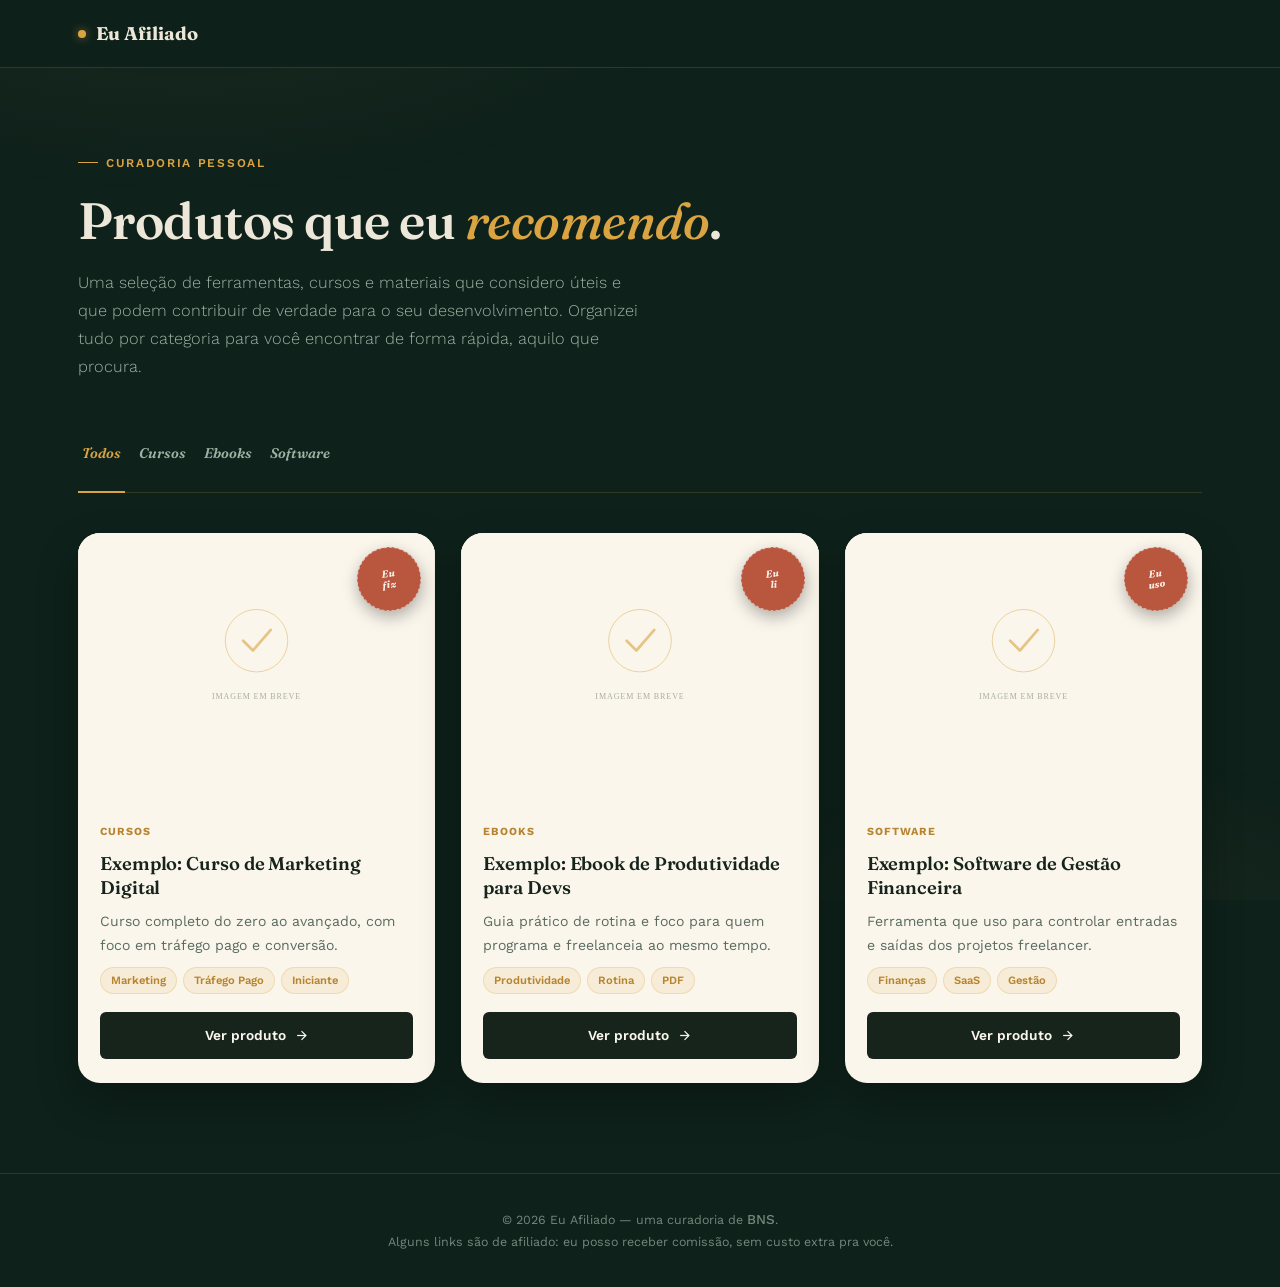
==== eu-afiliado/index.html @ b9a9d1c4 "Criação da página Eu Afiliado, e ajustes dos arquivos do portfolio" ====
<!DOCTYPE html>
<html lang="pt-BR">
<head>
  <meta charset="UTF-8" />
  <meta name="viewport" content="width=device-width, initial-scale=1.0" />

  <title>Eu Afiliado | Produtos que eu uso e recomendo — Bruno Souza</title>
  <meta name="description" content="Seleção pessoal de cursos, ebooks e ferramentas que eu realmente uso e recomendo. Sem enrolação, sem indicação genérica." />
  <meta name="robots" content="index, follow" />

  <!-- Open Graph -->
  <meta property="og:title"       content="Eu Afiliado | Recomendações pessoais do Bruno Souza" />
  <meta property="og:description" content="Produtos digitais que eu testei e recomendo de verdade." />
  <meta property="og:type"        content="website" />

  <link rel="icon" type="image/png" href="../images/logo-bns.png" />

  <link rel="preconnect" href="https://fonts.googleapis.com" />
  <link rel="preconnect" href="https://fonts.gstatic.com" crossorigin />
  <link href="https://fonts.googleapis.com/css2?family=Fraunces:ital,wght@0,500;0,600;0,700;1,500;1,600&family=Work+Sans:wght@300;400;500;600;700&display=swap" rel="stylesheet" />

  <link rel="stylesheet" href="css/style.css" />

  <script async src="https://www.googletagmanager.com/gtag/js?id=AW-CONVERSION_ID"></script>
  <script>
    window.dataLayer = window.dataLayer || [];
    function gtag(){dataLayer.push(arguments);}
    gtag('js', new Date());
    gtag('config', 'AW-CONVERSION_ID');
  </script>
</head>

<body>

  <header class="ea-header">
    <div class="container ea-header-grid">
      <a href="index.html" class="ea-brand" aria-label="Eu Afiliado — Início"><span class="dot"></span> Eu Afiliado</a>
    </div>
  </header>

  <main>
    <section class="ea-hero">
      <div class="container">
        <span class="ea-eyebrow">Curadoria pessoal</span>
        <h1>Produtos que eu <em>recomendo</em>.</h1>
        <p>Uma seleção de ferramentas, cursos e materiais que considero úteis e que podem contribuir de verdade para o seu desenvolvimento. Organizei tudo por categoria para você encontrar de forma rápida, aquilo que procura.</p>
      </div>
    </section>

    <section class="ea-shelf">
      <div class="container">
        <div class="ea-filters" id="ea-filters" role="tablist" aria-label="Filtrar produtos"></div>
        <div class="ea-grid" id="ea-grid">
          <p class="ea-state-msg">Carregando produtos…</p>
        </div>
      </div>
    </section>
  </main>

  <footer class="ea-footer">
    <div class="container">
      <p>© <span id="ea-year"></span> Eu Afiliado — uma curadoria de <a href="../" class="ea-back">BNS</a>. <br>Alguns links são de afiliado: eu posso receber comissão, sem custo extra pra você.</p>
    </div>
  </footer>

  <script>document.getElementById('ea-year').textContent = new Date().getFullYear();</script>
  <script src="js/main.js"></script>
</body>
</html>
---- eu-afiliado/css/style.css ----
/* =========================================================
   EU AFILIADO — Stylesheet
   Conceito: "prateleira de curadoria pessoal" — produtos que
   o Bruno testou e recomenda, não uma vitrine genérica.
   Fontes: Fraunces (display, editorial) + Work Sans (corpo)
   ========================================================= */

:root {
  --bg:         #0E211B;
  --bg-2:       #163229;
  --card:       #FAF6EC;
  --card-line:  rgba(22,36,28,.10);
  --ink:        #16241C;
  --ink-muted:  #5B6B5F;
  --text:       #ECE7D8;
  --muted:      #9FB3A4;
  --accent:     #D9A441;
  --accent-d:   #B8842F;
  --stamp:      #B8563E;
  --border:     rgba(217,164,65,.18);
  --radius-sm:  6px;
  --radius-md:  14px;
  --radius-lg:  22px;
  --transition: .25s cubic-bezier(.4,0,.2,1);

  --font-display: 'Fraunces', serif;
  --font-body:    'Work Sans', sans-serif;
}

*, *::before, *::after { margin:0; padding:0; box-sizing:border-box; }
html { scroll-behavior: smooth; }

body {
  font-family: var(--font-body);
  background: var(--bg);
  color: var(--text);
  line-height: 1.7;
  overflow-x: hidden;
}

img { display:block; max-width:100%; }
a   { text-decoration:none; color:inherit; }

body::before {
  content:'';
  position:fixed; inset:0;
  background:
    radial-gradient(ellipse 70% 45% at 15% -5%, rgba(217,164,65,.06) 0%, transparent 60%),
    radial-gradient(ellipse 55% 40% at 85% 105%, rgba(217,164,65,.05) 0%, transparent 55%);
  pointer-events:none; z-index:0;
}

.container { max-width:1180px; margin:auto; padding:0 28px; position:relative; z-index:1; }

/* =========================================================
   HEADER
   ========================================================= */
.ea-header {
  position:sticky; top:0; z-index:100;
  padding:18px 0;
  background:rgba(14,33,27,.92);
  backdrop-filter:blur(16px); -webkit-backdrop-filter:blur(16px);
  border-bottom:1px solid var(--border);
}
.ea-header-grid { display:flex; justify-content:space-between; align-items:center; gap:20px; }
.ea-brand { display:flex; align-items:center; gap:10px; font-family:var(--font-display); font-weight:700; font-size:1.15rem; color:var(--text); }
.ea-brand .dot { width:8px; height:8px; border-radius:50%; background:var(--accent); box-shadow:0 0 10px rgba(217,164,65,.6); }
.ea-back {
  font-family:var(--font-body); font-size:.85rem; font-weight:500; color:var(--muted);
  display:inline-flex; align-items:center; gap:6px;
  transition: color var(--transition);
}
.ea-back:hover { color:var(--accent); }
.ea-back svg { width:16px; height:16px; }

/* =========================================================
   HERO
   ========================================================= */
.ea-hero { padding:76px 0 56px; }
.ea-eyebrow {
  display:inline-flex; align-items:center; gap:8px;
  font-family:var(--font-body); font-size:.75rem; font-weight:600;
  letter-spacing:.14em; text-transform:uppercase; color:var(--accent);
  margin-bottom:18px;
}
.ea-eyebrow::before { content:''; width:20px; height:1px; background:var(--accent); }

.ea-hero h1 {
  font-family:var(--font-display);
  font-size:clamp(2.1rem, 4.4vw, 3.2rem);
  font-weight:600; font-style:normal;
  line-height:1.18; letter-spacing:-.01em;
  max-width:820px; margin-bottom:18px;
  color:var(--text);
}
.ea-hero h1 em { font-style:italic; color:var(--accent); font-weight:500; }

.ea-hero p {
  font-size:1.02rem; color:var(--muted); max-width:560px; font-weight:300;
}

/* =========================================================
   FILTERS ("prateleira" — linha divisória embaixo)
   ========================================================= */
.ea-shelf { padding:0 0 90px; }
.ea-filters {
  display:flex; gap:10px; flex-wrap:wrap;
  padding-bottom:22px; margin-bottom:40px;
  border-bottom:1px solid var(--border);
}
.ea-filter-btn {
  font-family:var(--font-display); font-size:.88rem; font-weight:600; font-style:italic;
  padding:8px 4px; position:relative;
  background:transparent; border:none; color:var(--muted); cursor:pointer;
  transition: color var(--transition);
}
.ea-filter-btn::after {
  content:''; position:absolute; left:0; right:0; bottom:-23px; height:2px;
  background:var(--accent); transform:scaleX(0); transform-origin:left;
  transition: transform var(--transition);
}
.ea-filter-btn:hover { color:var(--text); }
.ea-filter-btn.active { color:var(--accent); }
.ea-filter-btn.active::after { transform:scaleX(1); }

/* =========================================================
   GRID + CARD
   ========================================================= */
.ea-grid {
  display:grid; grid-template-columns:repeat(auto-fill, minmax(280px, 1fr));
  gap:26px;
}

.ea-card {
  background:var(--card); color:var(--ink);
  border-radius:var(--radius-lg);
  overflow:visible;
  display:flex; flex-direction:column;
  box-shadow: 0 18px 40px rgba(0,0,0,.28);
  transition: transform var(--transition), box-shadow var(--transition);
  position:relative;
}
.ea-card:hover { transform:translateY(-6px); box-shadow:0 28px 60px rgba(0,0,0,.38); }

.ea-card-thumb {
  width:100%; aspect-ratio:4/3; overflow:hidden; position:relative;
  border-radius:var(--radius-lg) var(--radius-lg) 0 0;
  background:#EFE9DA;
}
.ea-card-thumb img { width:100%; height:100%; object-fit:cover; transition:transform .45s ease; }
.ea-card:hover .ea-card-thumb img { transform:scale(1.045); }

/* Selo de curadoria — assinatura visual do Eu Afiliado */
.ea-stamp {
  position:absolute; top:14px; right:14px;
  width:64px; height:64px; border-radius:50%;
  background:var(--stamp); color:#FBEDE6;
  display:flex; align-items:center; justify-content:center;
  text-align:center;
  font-family:var(--font-display); font-weight:700; font-style:italic;
  font-size:.62rem; line-height:1.15; letter-spacing:.02em;
  transform:rotate(-9deg);
  border:1.5px dashed rgba(251,237,230,.55);
  box-shadow:0 6px 16px rgba(0,0,0,.3);
}

.ea-card-body { padding:22px 22px 24px; display:flex; flex-direction:column; gap:10px; flex:1; }

.ea-card-cat {
  font-family:var(--font-body); font-size:.68rem; font-weight:700;
  letter-spacing:.1em; text-transform:uppercase; color:var(--accent-d);
}

.ea-card-body h3 {
  font-family:var(--font-display); font-size:1.15rem; font-weight:600;
  color:var(--ink); line-height:1.32; letter-spacing:-.005em;
}

.ea-card-body p { color:var(--ink-muted); font-size:.88rem; line-height:1.65; font-weight:400; flex:1; }

.ea-card-tags { display:flex; flex-wrap:wrap; gap:6px; }
.ea-card-tag {
  font-size:.7rem; font-weight:600; color:var(--accent-d);
  background:rgba(217,164,65,.12); border:1px solid rgba(217,164,65,.25);
  padding:3px 10px; border-radius:999px;
}

.ea-card-cta {
  margin-top:8px;
  display:flex; align-items:center; justify-content:center; gap:8px;
  width:100%; padding:12px 20px;
  background:var(--ink); color:var(--card);
  font-family:var(--font-body); font-size:.86rem; font-weight:600;
  border-radius:var(--radius-sm);
  transition: background var(--transition), transform var(--transition);
}
.ea-card-cta:hover { background:var(--accent-d); transform:translateY(-2px); }
.ea-card-cta svg { width:15px; height:15px; }

/* Empty / loading / error states */
.ea-state-msg {
  grid-column:1/-1; text-align:center; padding:60px 20px;
  color:var(--muted); font-size:.95rem;
}

/* =========================================================
   PRODUCT (SALES) PAGE
   ========================================================= */
.ea-product-hero { padding:64px 0 90px; }
.ea-product-grid {
  display:grid; grid-template-columns:1.05fr .95fr; gap:64px; align-items:center;
}

.ea-price-tag {
  display:inline-flex; align-items:baseline; gap:10px;
  font-family:var(--font-display);
  margin:22px 0 26px;
}
.ea-price-tag .now { font-size:2.1rem; font-weight:700; color:var(--accent); }
.ea-price-tag .old { font-size:1.05rem; color:var(--muted); text-decoration:line-through; }

.ea-benefits { list-style:none; display:flex; flex-direction:column; gap:12px; margin:28px 0 32px; max-width:480px; }
.ea-benefits li {
  display:flex; align-items:flex-start; gap:12px;
  font-size:.95rem; color:var(--text); font-weight:300;
}
.ea-benefits svg { width:20px; height:20px; flex-shrink:0; color:var(--accent); margin-top:2px; }

.ea-cta-primary {
  display:inline-flex; align-items:center; justify-content:center; gap:10px;
  padding:17px 38px;
  background:var(--accent); color:var(--ink);
  font-family:var(--font-display); font-weight:700; font-size:1.05rem;
  border:none; border-radius:var(--radius-sm); cursor:pointer;
  transition: transform var(--transition), box-shadow var(--transition), background var(--transition);
}
.ea-cta-primary:hover { background:var(--accent-d); transform:translateY(-2px); box-shadow:0 14px 34px rgba(217,164,65,.3); }
.ea-cta-primary svg { width:18px; height:18px; }

.ea-trust-note {
  margin-top:14px; font-size:.8rem; color:var(--muted);
  display:flex; align-items:center; gap:8px;
}
.ea-trust-note svg { width:14px; height:14px; flex-shrink:0; }

.ea-product-media { position:relative; }
.ea-product-media .frame {
  border-radius:var(--radius-lg); overflow:hidden;
  background:#EFE9DA; aspect-ratio:1/1;
  box-shadow: 0 30px 70px rgba(0,0,0,.35);
}
.ea-product-media img { width:100%; height:100%; object-fit:cover; }
.ea-product-media .ea-stamp { width:88px; height:88px; font-size:.78rem; top:-16px; right:-16px; }

.ea-badge-pill {
  display:inline-block; font-family:var(--font-body); font-size:.72rem; font-weight:700;
  letter-spacing:.08em; text-transform:uppercase; color:var(--stamp);
  background:rgba(184,86,62,.12); border:1px solid rgba(184,86,62,.3);
  padding:5px 12px; border-radius:999px; margin-bottom:16px;
}

.ea-testimonial-section { padding:0 0 90px; }
.ea-testimonial {
  max-width:760px; margin:0 auto; text-align:center;
  padding:44px 32px; background:var(--bg-2); border:1px solid var(--border); border-radius:var(--radius-lg);
}
.ea-testimonial blockquote {
  font-family:var(--font-display); font-style:italic; font-weight:500;
  font-size:1.35rem; line-height:1.5; color:var(--text); margin-bottom:18px;
}
.ea-testimonial cite {
  font-family:var(--font-body); font-style:normal; font-size:.85rem; color:var(--accent); font-weight:600;
}

.ea-final-cta { text-align:center; padding:0 0 100px; }
.ea-final-cta p { font-family:var(--font-display); font-size:1.3rem; color:var(--text); margin-bottom:22px; }

.ea-back-link {
  display:inline-flex; align-items:center; gap:8px;
  font-size:.85rem; color:var(--muted); margin-top:24px;
  transition: color var(--transition);
}
.ea-back-link:hover { color:var(--accent); }

/* Not-found state */
.ea-not-found { padding:120px 0; text-align:center; }
.ea-not-found h1 { font-family:var(--font-display); font-size:1.8rem; margin-bottom:14px; }
.ea-not-found p { color:var(--muted); margin-bottom:28px; }

/* =========================================================
   FOOTER
   ========================================================= */
.ea-footer { padding:34px 0; border-top:1px solid var(--border); text-align:center; }
.ea-footer p { font-size:.78rem; color:var(--muted); opacity:.7; }

/* =========================================================
   SCROLL REVEAL
   ========================================================= */
.reveal { opacity:0; transform:translateY(26px); transition:opacity .6s ease, transform .6s ease; }
.reveal.visible { opacity:1; transform:translateY(0); }

/* =========================================================
   RESPONSIVE
   ========================================================= */
@media (max-width:900px) {
  .ea-product-grid { grid-template-columns:1fr; gap:44px; }
  .ea-product-media { order:-1; max-width:420px; margin:0 auto; }
}
@media (max-width:600px) {
  .container { padding:0 20px; }
  .ea-hero { padding:56px 0 40px; }
  .ea-grid { grid-template-columns:1fr; }
  .ea-cta-primary { width:100%; }
}
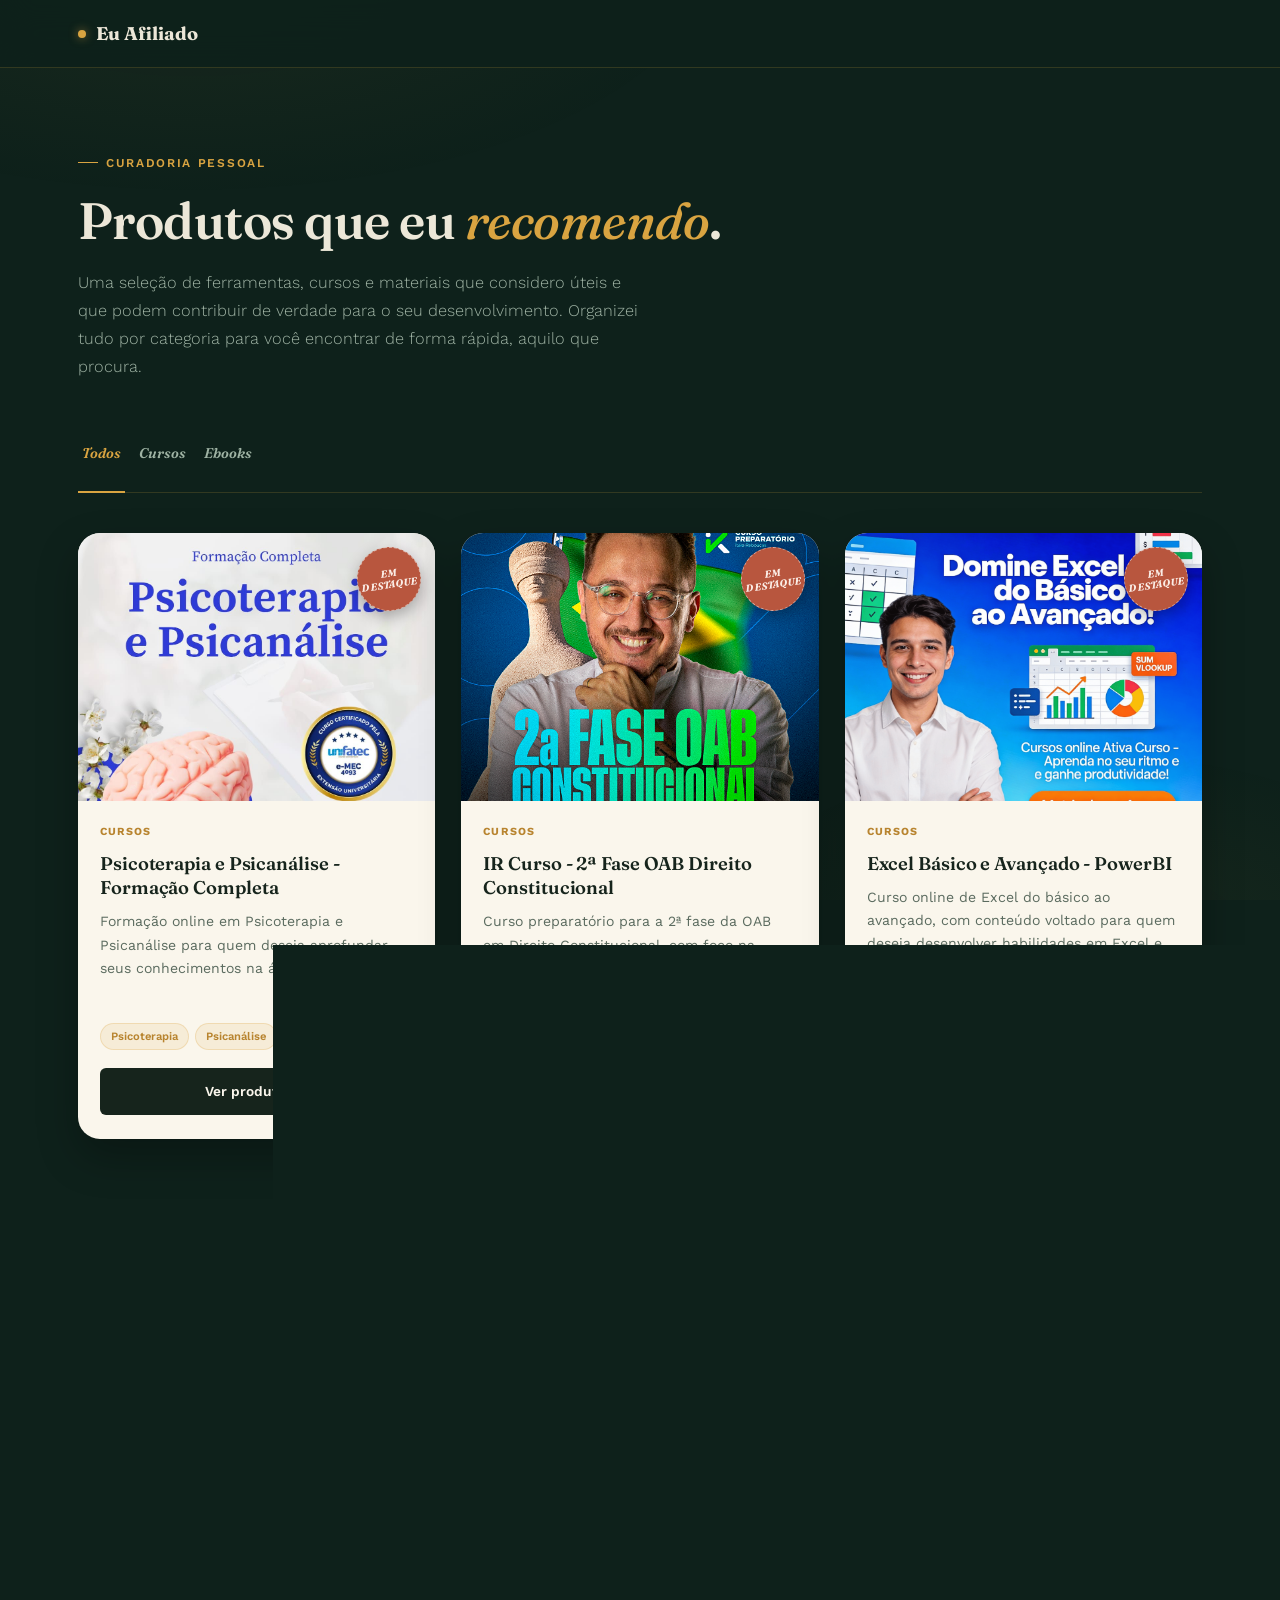
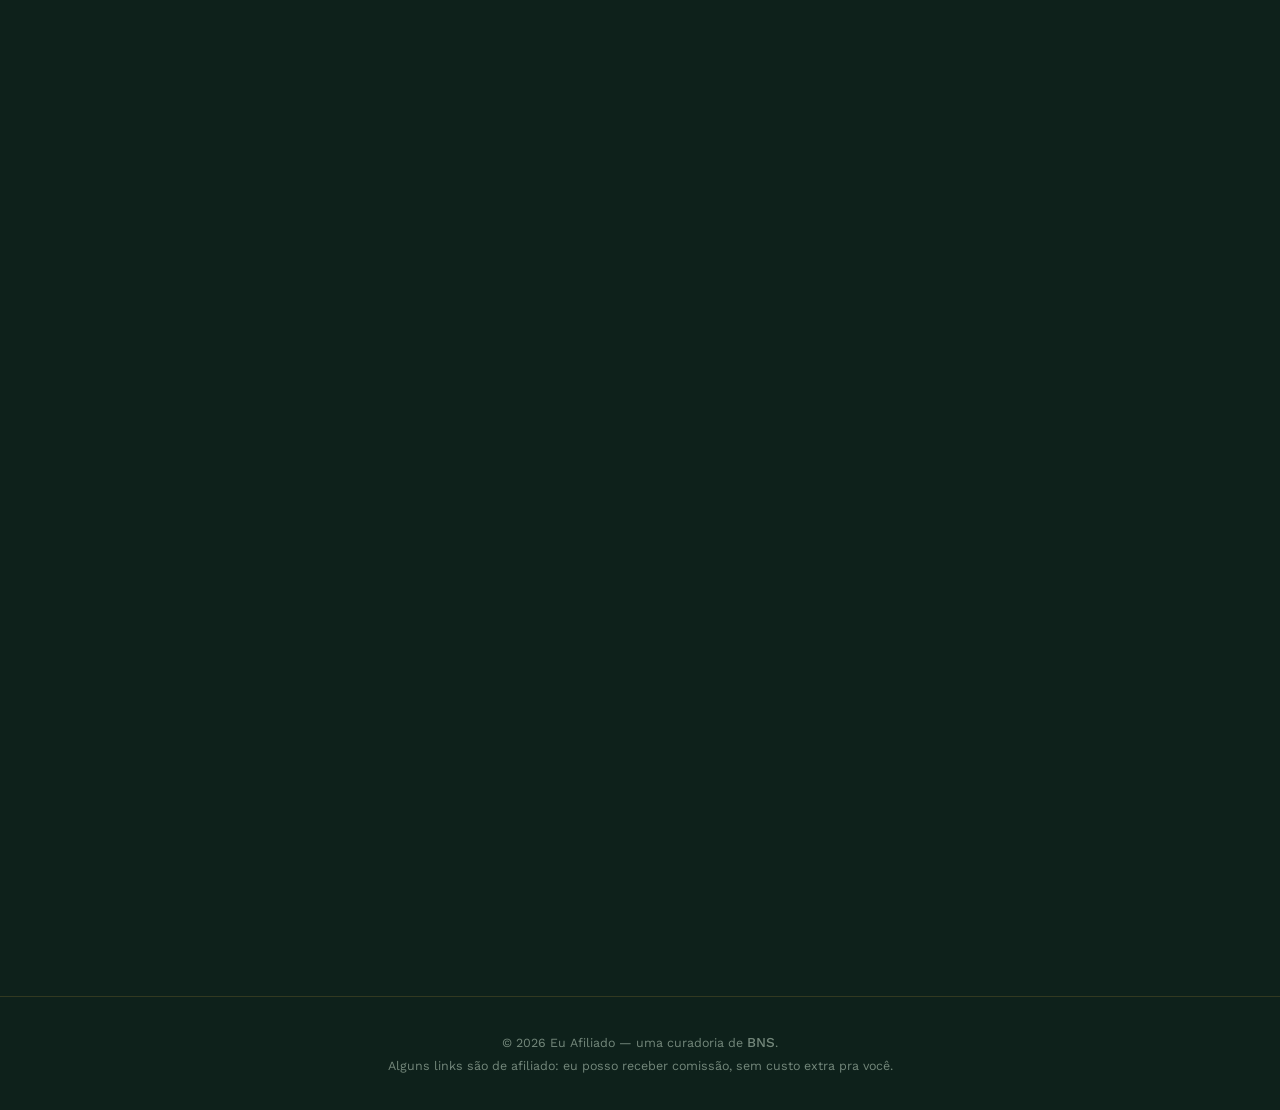
==== commit 010fae2d: "Ajuste Label e ADS" ====
--- a/eu-afiliado/index.html
+++ b/eu-afiliado/index.html
@@ -1,6 +1,15 @@
 <!DOCTYPE html>
 <html lang="pt-BR">
 <head>
+  <!-- Google tag (gtag.js) -->
+  <script async src="https://www.googletagmanager.com/gtag/js?id=AW-18379658479"></script>
+  <script>
+    window.dataLayer = window.dataLayer || [];
+    function gtag(){dataLayer.push(arguments);}
+    gtag('js', new Date());
+
+    gtag('config', 'AW-18379658479');
+  </script>
   <meta charset="UTF-8" />
   <meta name="viewport" content="width=device-width, initial-scale=1.0" />
 
@@ -20,14 +29,6 @@
   <link href="https://fonts.googleapis.com/css2?family=Fraunces:ital,wght@0,500;0,600;0,700;1,500;1,600&family=Work+Sans:wght@300;400;500;600;700&display=swap" rel="stylesheet" />
 
   <link rel="stylesheet" href="css/style.css" />
-
-  <script async src="https://www.googletagmanager.com/gtag/js?id=AW-CONVERSION_ID"></script>
-  <script>
-    window.dataLayer = window.dataLayer || [];
-    function gtag(){dataLayer.push(arguments);}
-    gtag('js', new Date());
-    gtag('config', 'AW-CONVERSION_ID');
-  </script>
 </head>
 
 <body>
--- a/eu-afiliado/css/style.css
+++ b/eu-afiliado/css/style.css
@@ -1,7 +1,6 @@
 /* =========================================================
    EU AFILIADO — Stylesheet
-   Conceito: "prateleira de curadoria pessoal" — produtos que
-   o Bruno testou e recomenda, não uma vitrine genérica.
+   Conceito: "prateleira de curadoria pessoal" 
    Fontes: Fraunces (display, editorial) + Work Sans (corpo)
    ========================================================= */
 
@@ -150,6 +149,13 @@
 .ea-card-thumb img { width:100%; height:100%; object-fit:cover; transition:transform .45s ease; }
 .ea-card:hover .ea-card-thumb img { transform:scale(1.045); }
 
+.ea-card-thumb.is-contain { background:var(--bg-2); }
+.ea-card-thumb.is-contain img {
+  object-fit:contain; padding:10%;
+  transition: transform .45s ease;
+}
+.ea-card:hover .ea-card-thumb.is-contain img { transform:scale(1.03); }
+
 /* Selo de curadoria — assinatura visual do Eu Afiliado */
 .ea-stamp {
   position:absolute; top:14px; right:14px;
@@ -252,6 +258,9 @@
 .ea-product-media img { width:100%; height:100%; object-fit:cover; }
 .ea-product-media .ea-stamp { width:88px; height:88px; font-size:.78rem; top:-16px; right:-16px; }
 
+.ea-product-media .frame.is-contain { background:var(--bg-2); aspect-ratio: 3/2; }
+.ea-product-media .frame.is-contain img { object-fit:contain; padding:2%; }
+
 .ea-badge-pill {
   display:inline-block; font-family:var(--font-body); font-size:.72rem; font-weight:700;
   letter-spacing:.08em; text-transform:uppercase; color:var(--stamp);
@@ -272,9 +281,6 @@
   font-family:var(--font-body); font-style:normal; font-size:.85rem; color:var(--accent); font-weight:600;
 }
 
-.ea-final-cta { text-align:center; padding:0 0 100px; }
-.ea-final-cta p { font-family:var(--font-display); font-size:1.3rem; color:var(--text); margin-bottom:22px; }
-
 .ea-back-link {
   display:inline-flex; align-items:center; gap:8px;
   font-size:.85rem; color:var(--muted); margin-top:24px;
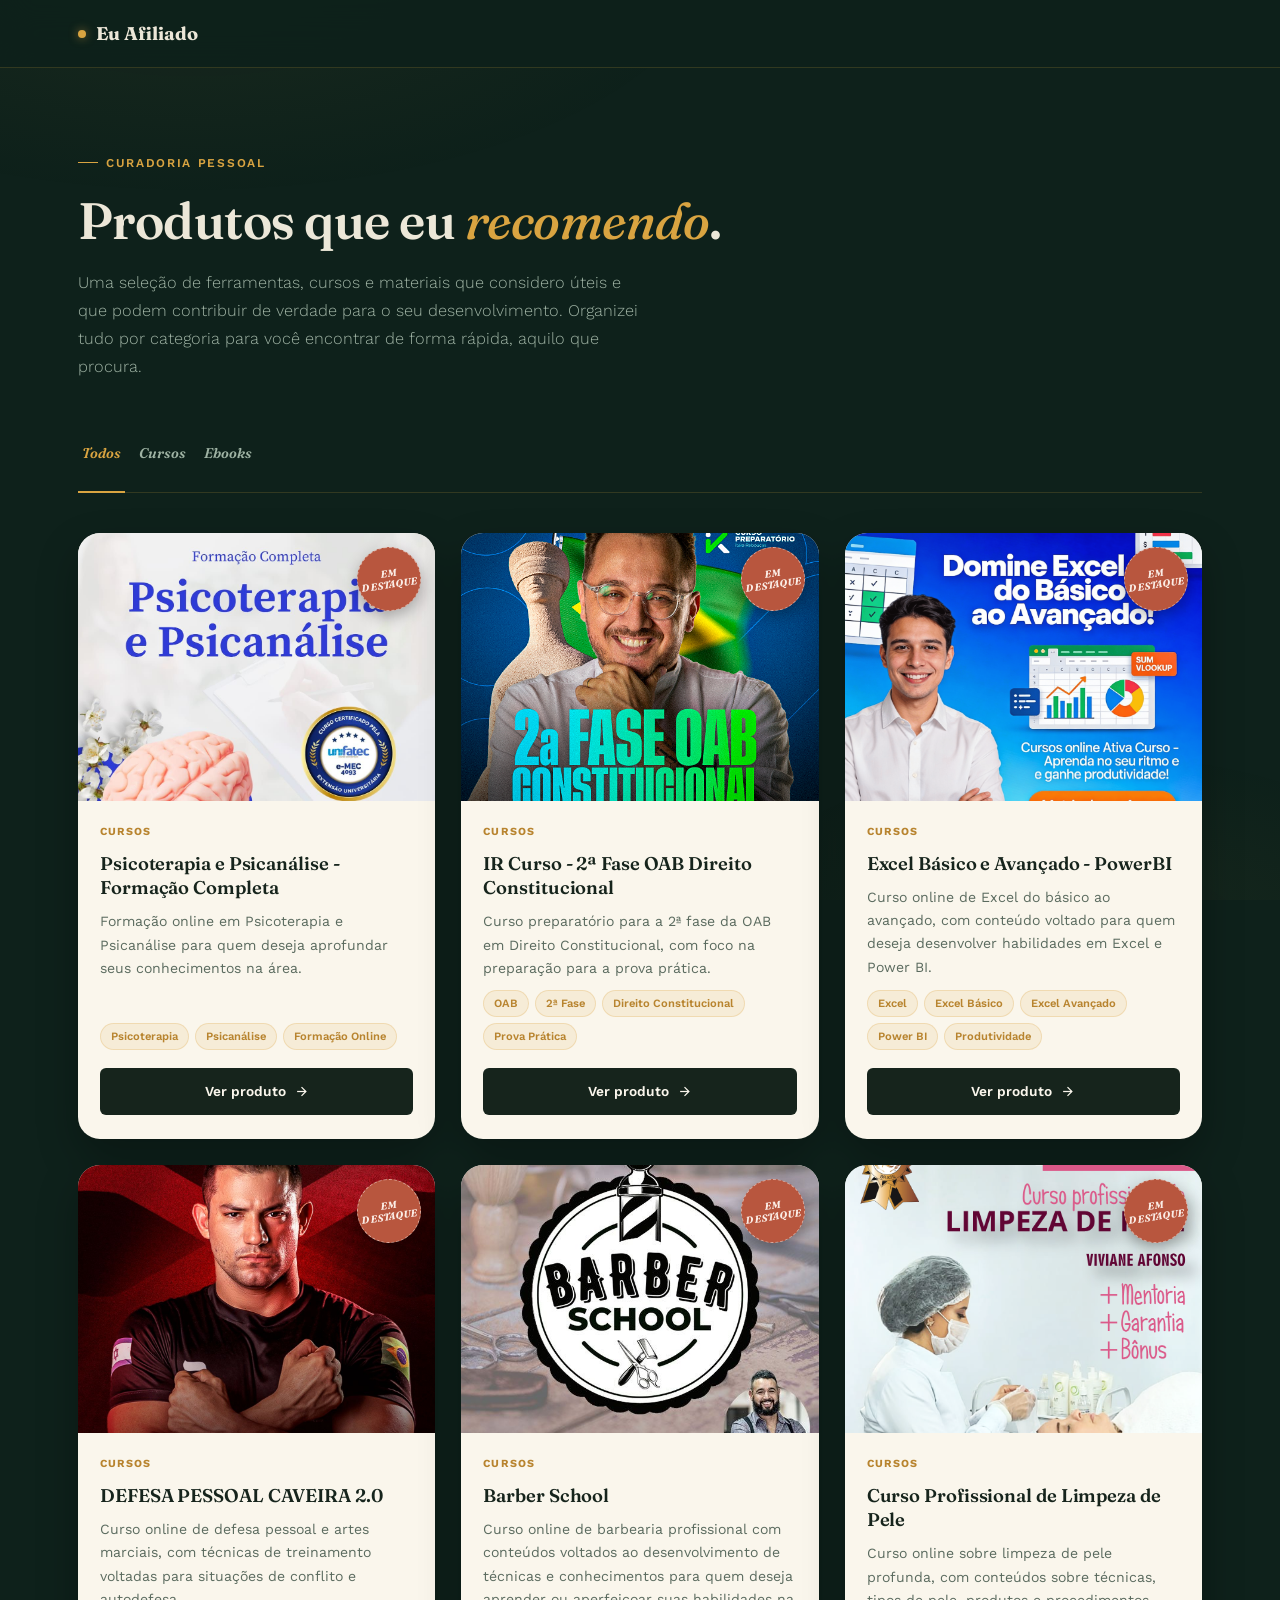
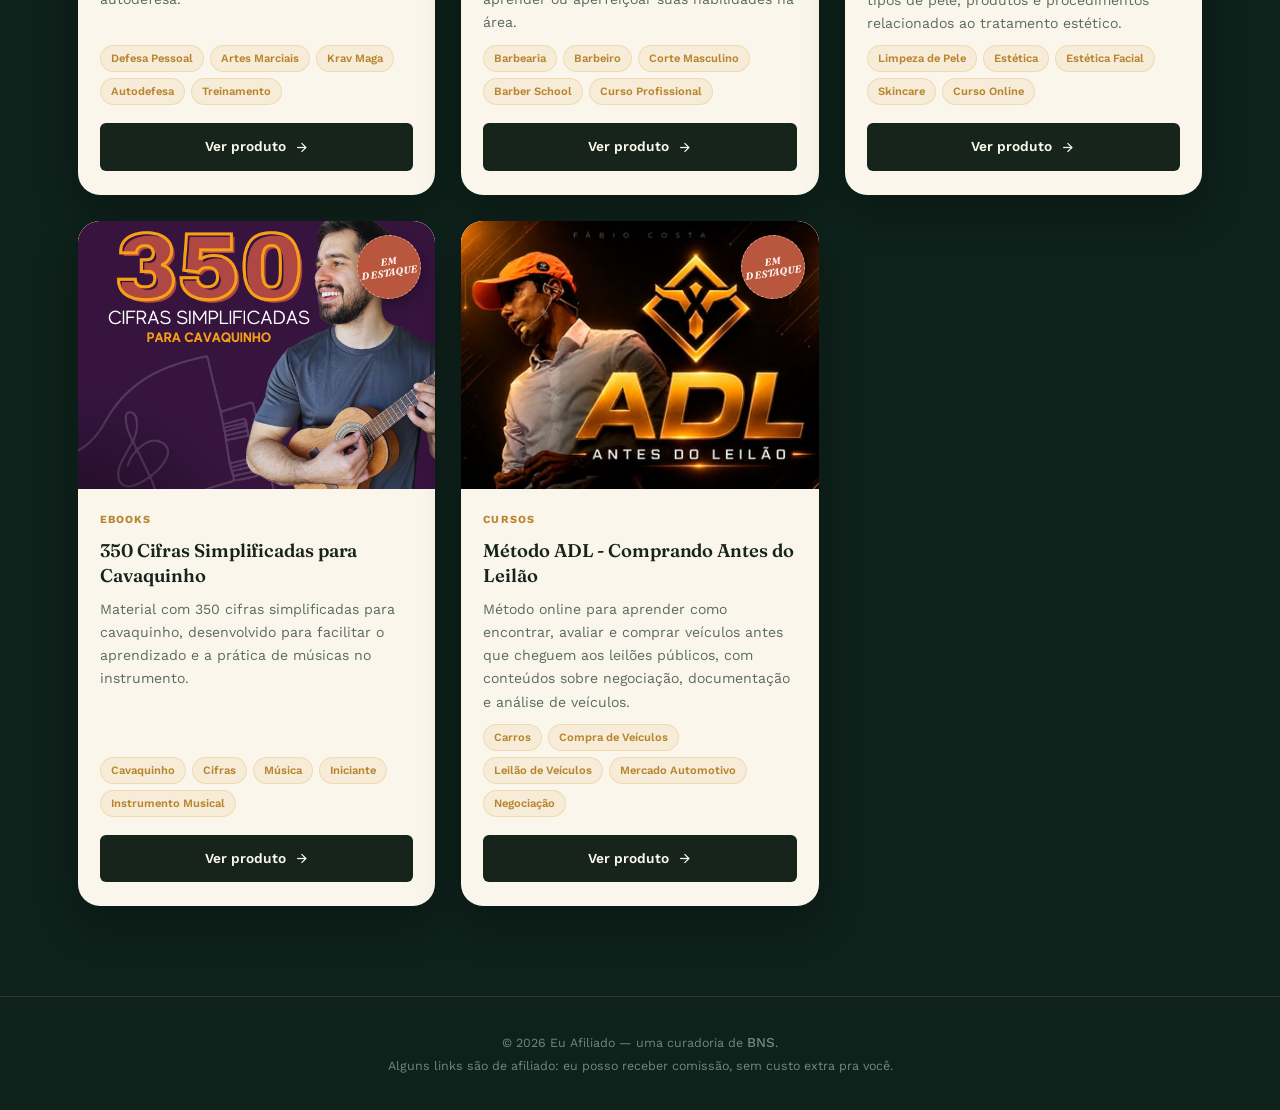
==== commit 7b084f93: "Revisão do Ajuste Label e ADS" ====
--- a/eu-afiliado/index.html
+++ b/eu-afiliado/index.html
@@ -10,6 +10,7 @@
 
     gtag('config', 'AW-18379658479');
   </script>
+  
   <meta charset="UTF-8" />
   <meta name="viewport" content="width=device-width, initial-scale=1.0" />
 
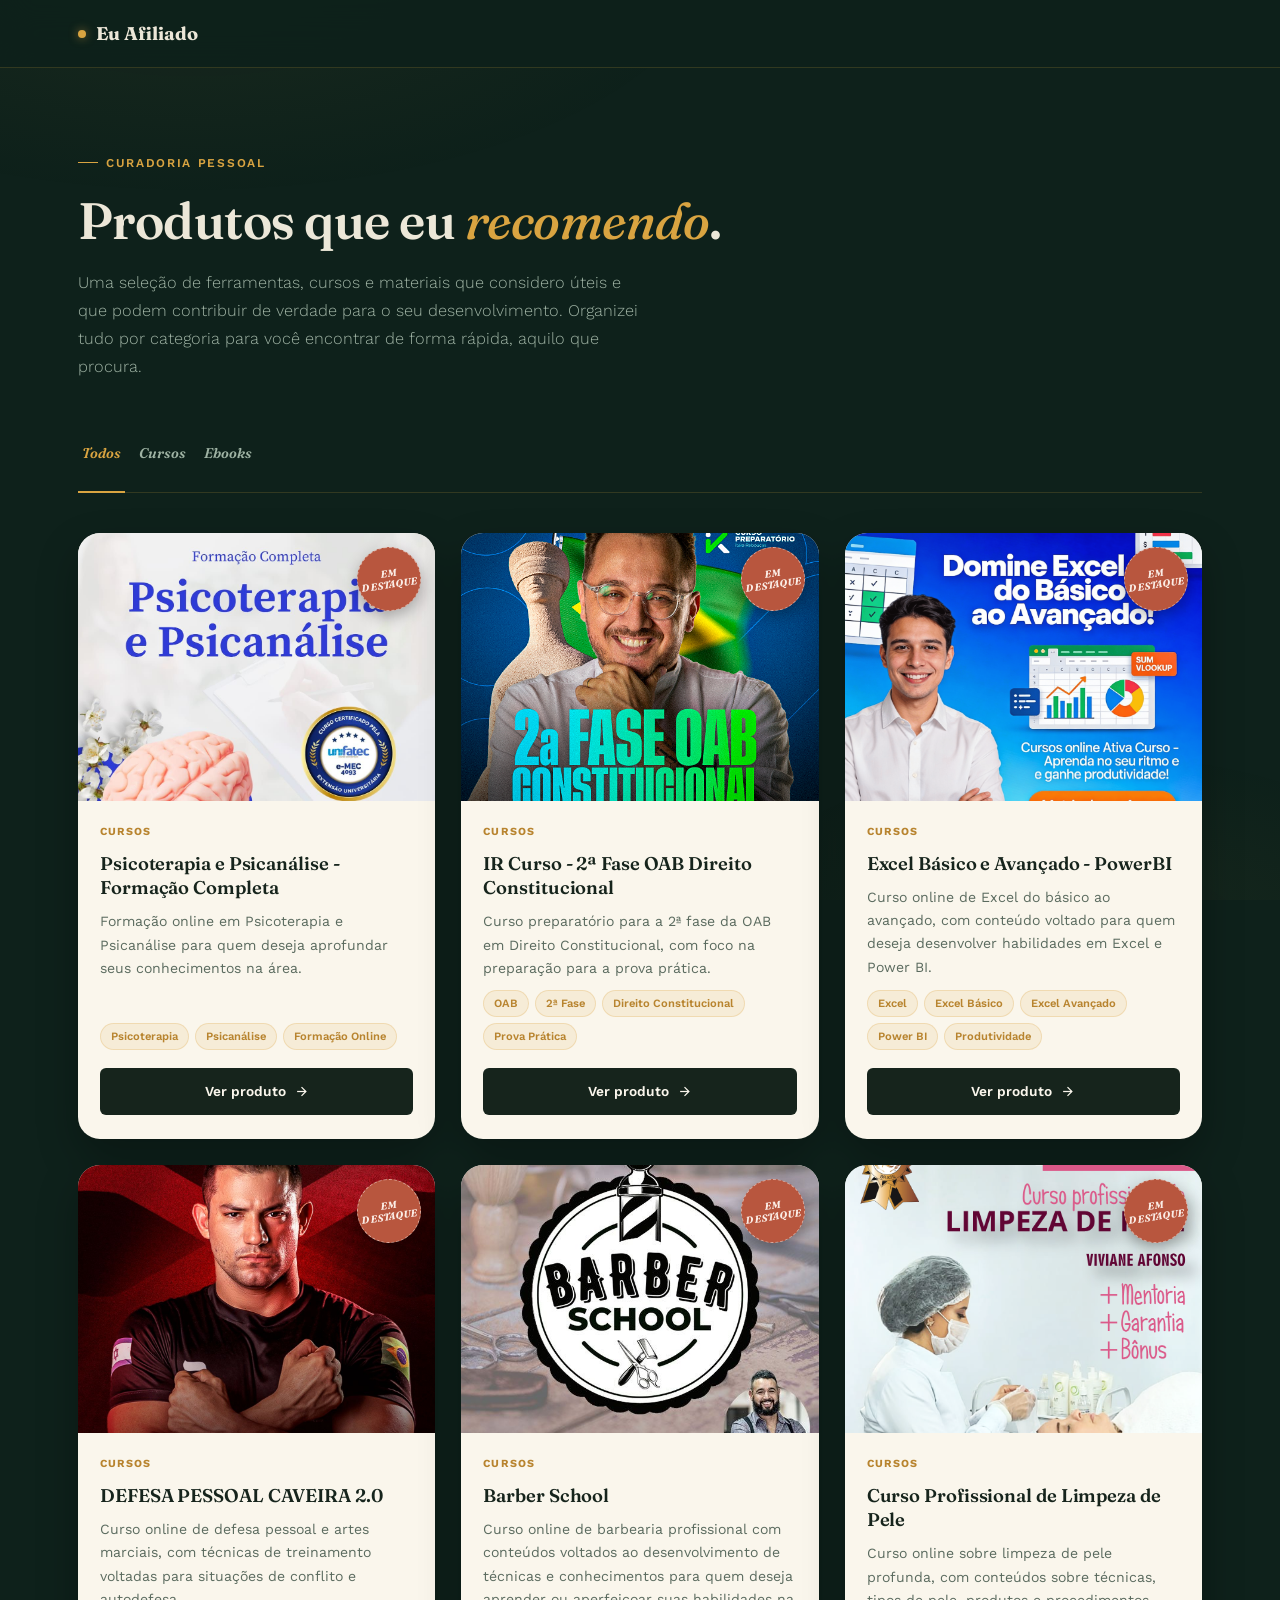
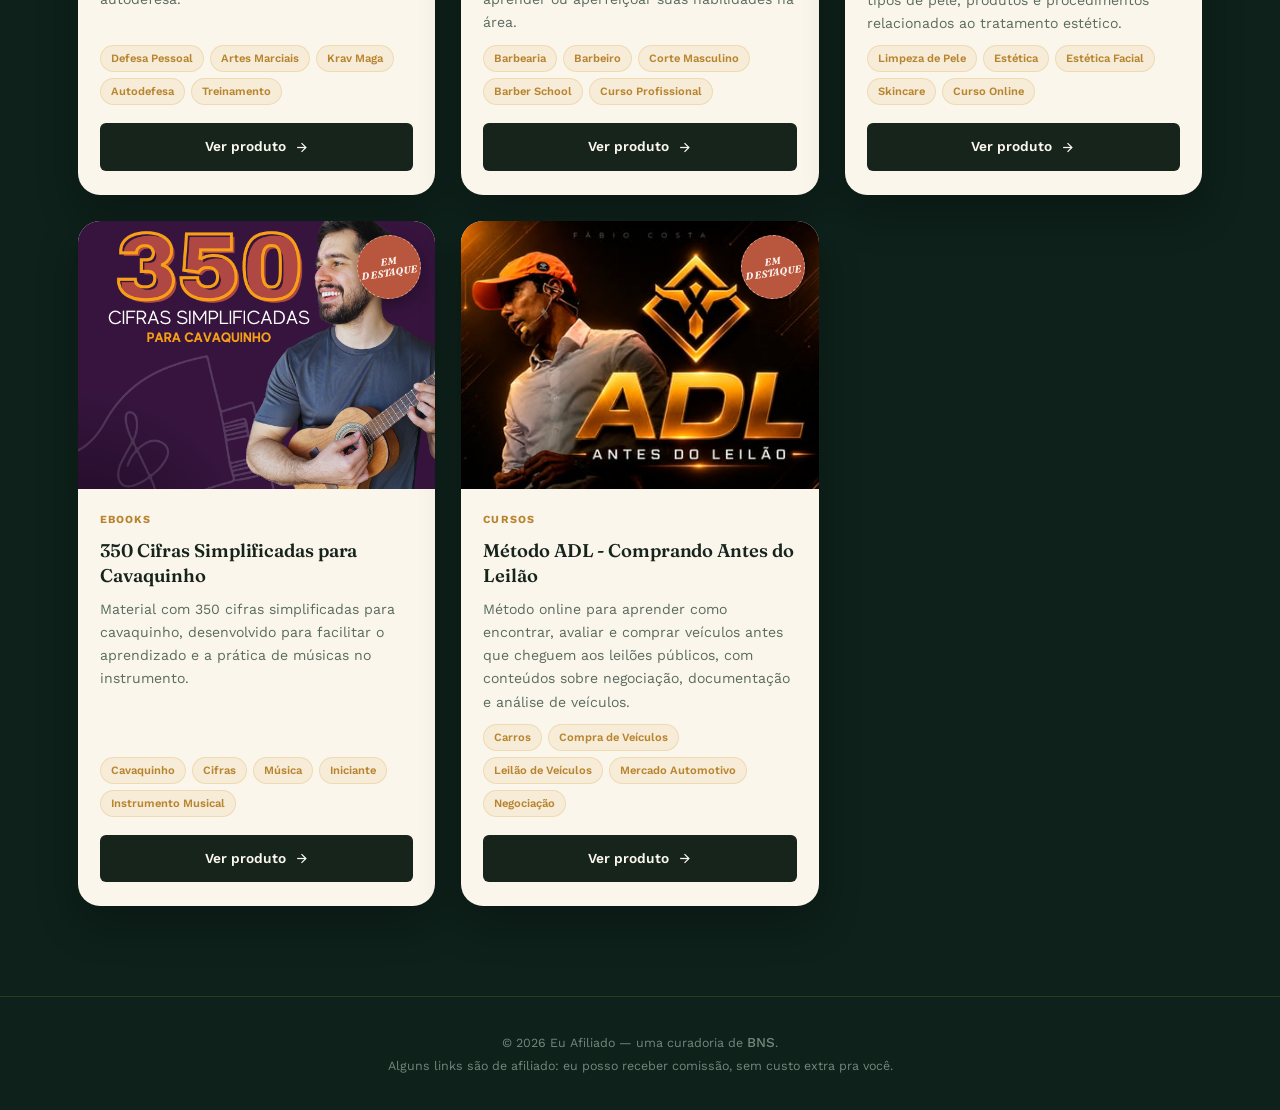
==== commit 79de6804: "Revisão do Ajuste Label e ADS - Validado" ====
--- a/eu-afiliado/index.html
+++ b/eu-afiliado/index.html
@@ -10,7 +10,7 @@
 
     gtag('config', 'AW-18379658479');
   </script>
-  
+  <!-- Meta Dados -->
   <meta charset="UTF-8" />
   <meta name="viewport" content="width=device-width, initial-scale=1.0" />
 
